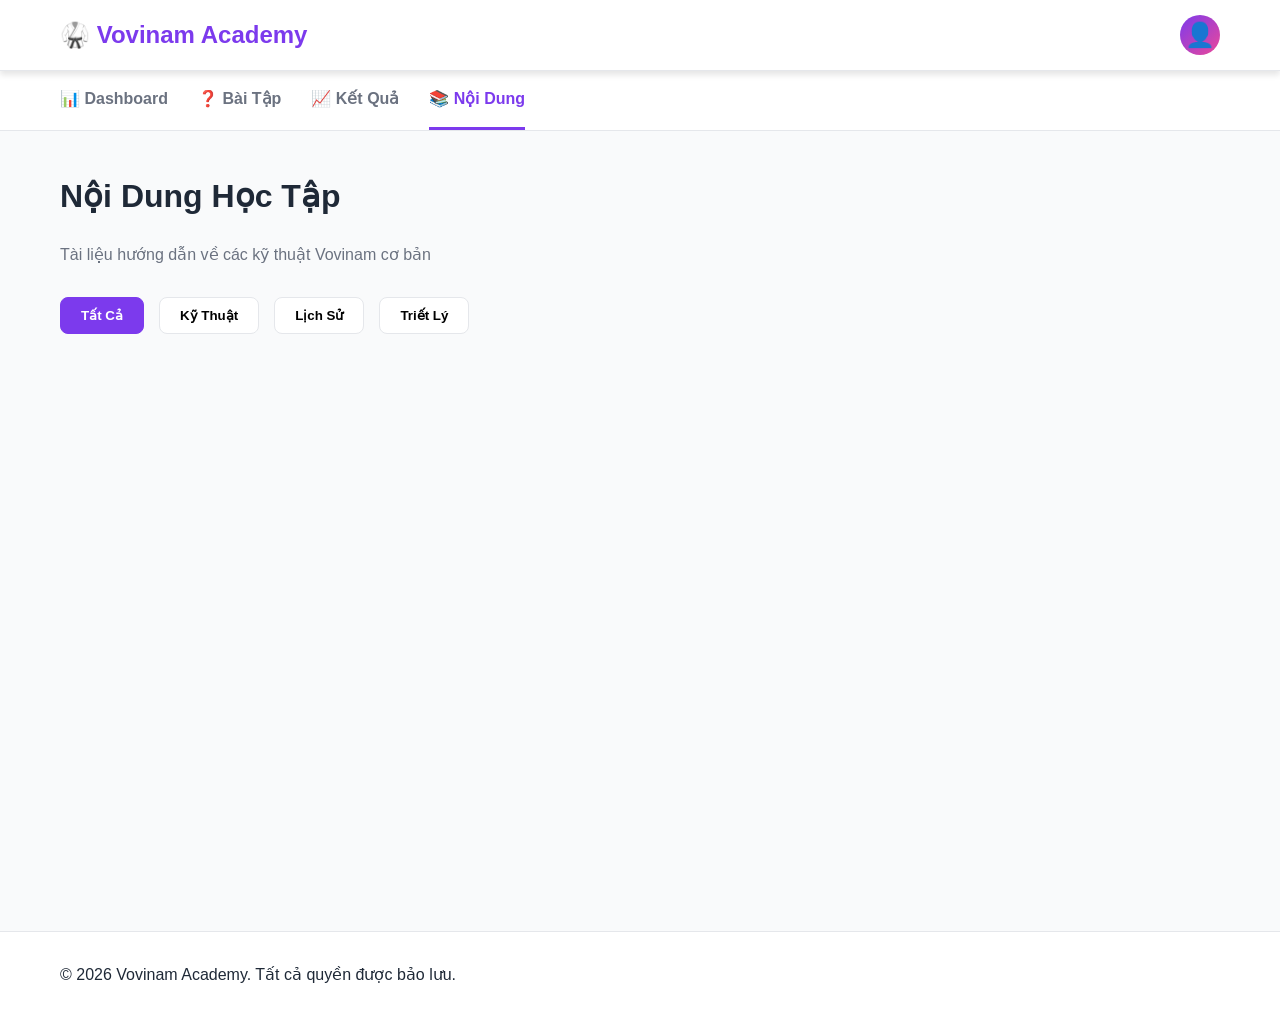
==== content.html @ 9964d397 "Complete professional Vovinam Academy website with auth, dashboard, quiz, and content pages" ====
<!DOCTYPE html>
<html lang="vi">
<head>
  <meta charset="UTF-8">
  <meta name="viewport" content="width=device-width, initial-scale=1.0">
  <title>Nội Dung - Vovinam Academy</title>
  <link rel="stylesheet" href="styles.css">
</head>
<body class="content-page">
  <!-- Header -->
  <header class="dashboard-header">
    <div class="header-container">
      <div class="header-left">
        <div class="logo">🥋 Vovinam Academy</div>
      </div>
      <div class="header-right">
        <div class="user-menu">
          <button class="user-avatar" id="user-dropdown-btn">👤</button>
          <div class="dropdown-menu" id="user-dropdown">
            <a href="#">Hồ Sơ</a>
            <a href="#">Cài Đặt</a>
            <a href="#" id="logout-btn">Đăng Xuất</a>
          </div>
        </div>
      </div>
    </div>
  </header>

  <!-- Navigation Tabs -->
  <nav class="dashboard-nav">
    <div class="nav-container">
      <a href="dashboard.html" class="nav-item" data-page="dashboard">📊 Dashboard</a>
      <a href="quiz.html" class="nav-item" data-page="quiz">❓ Bài Tập</a>
      <a href="results.html" class="nav-item" data-page="results">📈 Kết Quả</a>
      <a href="content.html" class="nav-item active" data-page="content">📚 Nội Dung</a>
    </div>
  </nav>

  <!-- Main Content -->
  <main class="content-main">
    <div class="container">
      <h1>Nội Dung Học Tập</h1>
      <p class="subtitle">Tài liệu hướng dẫn về các kỹ thuật Vovinam cơ bản</p>

      <!-- Content Categories -->
      <div class="content-tabs">
        <button class="tab-btn active" data-category="all">Tất Cả</button>
        <button class="tab-btn" data-category="techniques">Kỹ Thuật</button>
        <button class="tab-btn" data-category="history">Lịch Sử</button>
        <button class="tab-btn" data-category="philosophy">Triết Lý</button>
      </div>

      <!-- Content Grid -->
      <div class="content-grid" id="content-grid">
        <!-- Content cards will be loaded here -->
      </div>
    </div>
  </main>

  <!-- Footer -->
  <footer class="dashboard-footer">
    <div class="container">
      <p>&copy; 2026 Vovinam Academy. Tất cả quyền được bảo lưu.</p>
    </div>
  </footer>

  <script src="app.js"></script>
</body>
</html>
---- styles.css ----
* {
  margin: 0;
  padding: 0;
  box-sizing: border-box;
}

:root {
  --primary: #7c3aed;
  --secondary: #ec4899;
  --accent: #06b6d4;
  --success: #10b981;
  --warning: #f59e0b;
  --danger: #ef4444;
  --dark: #1f2937;
  --light: #f9fafb;
  --muted: #6b7280;
  --border: #e5e7eb;
  --shadow: 0 4px 6px rgba(0, 0, 0, 0.1);
  --shadow-lg: 0 20px 25px rgba(0, 0, 0, 0.15);
}

html, body {
  height: 100%;
}

body {
  font-family: 'Segoe UI', Tahoma, Geneva, Verdana, sans-serif;
  background: var(--light);
  color: var(--dark);
  line-height: 1.6;
}

.container {
  max-width: 1200px;
  margin: 0 auto;
  padding: 0 20px;
}

/* ===== AUTH PAGE ===== */
.auth-page {
  background: var(--light);
}

.auth-container {
  display: grid;
  grid-template-columns: 1fr 1fr;
  height: 100vh;
  overflow: hidden;
}

.auth-left {
  background: linear-gradient(135deg, var(--primary), var(--secondary));
  color: white;
  display: flex;
  flex-direction: column;
  align-items: center;
  justify-content: center;
  padding: 40px;
  position: relative;
  overflow: hidden;
}

.auth-left::before {
  content: '';
  position: absolute;
  width: 400px;
  height: 400px;
  background: rgba(255, 255, 255, 0.1);
  border-radius: 50%;
  top: -100px;
  right: -100px;
}

.auth-brand {
  text-align: center;
  margin-bottom: 40px;
  position: relative;
  z-index: 1;
}

.auth-brand h1 {
  font-size: 2.5rem;
  margin-bottom: 10px;
  font-weight: 800;
}

.auth-brand p {
  font-size: 1.1rem;
  opacity: 0.9;
}

.auth-image {
  width: 100%;
  max-width: 400px;
  height: auto;
  border-radius: 20px;
  object-fit: cover;
  box-shadow: 0 20px 40px rgba(0, 0, 0, 0.3);
}

.auth-right {
  display: flex;
  align-items: center;
  justify-content: center;
  padding: 40px;
  background: white;
}

.auth-forms {
  width: 100%;
  max-width: 400px;
}

.auth-form {
  display: none;
}

.auth-form.active {
  display: block;
  animation: slideIn 0.3s ease;
}

@keyframes slideIn {
  from {
    opacity: 0;
    transform: translateX(20px);
  }
  to {
    opacity: 1;
    transform: translateX(0);
  }
}

.auth-form h2 {
  font-size: 1.8rem;
  margin-bottom: 10px;
  color: var(--dark);
}

.auth-form > p {
  color: var(--muted);
  margin-bottom: 30px;
}

.form-group {
  margin-bottom: 20px;
}

.form-group label {
  display: block;
  margin-bottom: 8px;
  font-weight: 600;
  color: var(--dark);
}

.form-group input {
  width: 100%;
  padding: 12px;
  border: 1px solid var(--border);
  border-radius: 8px;
  font-size: 1rem;
  transition: border-color 0.3s;
}

.form-group input:focus {
  outline: none;
  border-color: var(--primary);
  box-shadow: 0 0 0 3px rgba(124, 58, 237, 0.1);
}

.form-checkbox {
  display: flex;
  align-items: center;
  gap: 8px;
  margin-bottom: 20px;
}

.form-checkbox input {
  width: 18px;
  height: 18px;
  cursor: pointer;
}

.form-checkbox label {
  margin: 0;
  cursor: pointer;
  color: var(--muted);
}

.form-checkbox .link {
  color: var(--primary);
  text-decoration: none;
}

.form-switch {
  text-align: center;
  margin-top: 20px;
  color: var(--muted);
}

.btn-link {
  background: none;
  border: none;
  color: var(--primary);
  cursor: pointer;
  font-weight: 600;
  text-decoration: underline;
  padding: 0;
  font-size: inherit;
}

.btn-link:hover {
  color: var(--secondary);
}

/* ===== BUTTONS ===== */
.btn-primary, .btn-secondary, .btn-accent {
  padding: 12px 24px;
  border: none;
  border-radius: 8px;
  font-size: 1rem;
  font-weight: 600;
  cursor: pointer;
  transition: all 0.3s ease;
  width: 100%;
}

.btn-primary {
  background: var(--primary);
  color: white;
}

.btn-primary:hover {
  background: #6d28d9;
  transform: translateY(-2px);
  box-shadow: var(--shadow-lg);
}

.btn-secondary {
  background: var(--light);
  color: var(--dark);
  border: 1px solid var(--border);
}

.btn-secondary:hover {
  background: var(--border);
}

.btn-accent {
  background: var(--secondary);
  color: white;
}

.btn-accent:hover {
  background: #db2777;
  transform: translateY(-2px);
  box-shadow: var(--shadow-lg);
}

/* ===== DASHBOARD HEADER ===== */
.dashboard-header {
  background: white;
  border-bottom: 1px solid var(--border);
  position: sticky;
  top: 0;
  z-index: 100;
  box-shadow: var(--shadow);
}

.header-container {
  max-width: 1200px;
  margin: 0 auto;
  padding: 0 20px;
  display: flex;
  justify-content: space-between;
  align-items: center;
  height: 70px;
}

.header-left {
  display: flex;
  align-items: center;
  gap: 20px;
}

.logo {
  font-size: 1.5rem;
  font-weight: 800;
  color: var(--primary);
}

.search-bar {
  display: flex;
  background: var(--light);
  border: 1px solid var(--border);
  border-radius: 8px;
  overflow: hidden;
  max-width: 300px;
}

.search-bar input {
  flex: 1;
  border: none;
  background: transparent;
  padding: 10px 15px;
  outline: none;
}

.search-bar button {
  background: none;
  border: none;
  padding: 10px 15px;
  cursor: pointer;
  color: var(--muted);
}

.header-right {
  display: flex;
  align-items: center;
  gap: 20px;
}

.user-menu {
  position: relative;
}

.user-avatar {
  width: 40px;
  height: 40px;
  border-radius: 50%;
  background: linear-gradient(135deg, var(--primary), var(--secondary));
  color: white;
  border: none;
  cursor: pointer;
  font-size: 1.5rem;
  display: flex;
  align-items: center;
  justify-content: center;
  transition: transform 0.3s;
}

.user-avatar:hover {
  transform: scale(1.1);
}

.dropdown-menu {
  position: absolute;
  top: 100%;
  right: 0;
  background: white;
  border: 1px solid var(--border);
  border-radius: 8px;
  box-shadow: var(--shadow-lg);
  min-width: 150px;
  display: none;
  overflow: hidden;
  margin-top: 10px;
}

.dropdown-menu.show {
  display: block;
}

.dropdown-menu a {
  display: block;
  padding: 12px 16px;
  color: var(--dark);
  text-decoration: none;
  transition: background 0.3s;
  border-bottom: 1px solid var(--border);
}

.dropdown-menu a:last-child {
  border-bottom: none;
}

.dropdown-menu a:hover {
  background: var(--light);
}

.dropdown-menu a:last-child:hover {
  background: #fee2e2;
  color: var(--danger);
}

/* ===== DASHBOARD NAV ===== */
.dashboard-nav {
  background: white;
  border-bottom: 1px solid var(--border);
  sticky: top 70px;
}

.nav-container {
  max-width: 1200px;
  margin: 0 auto;
  padding: 0 20px;
  display: flex;
  gap: 30px;
}

.nav-item {
  padding: 15px 0;
  color: var(--muted);
  text-decoration: none;
  font-weight: 600;
  border-bottom: 3px solid transparent;
  transition: all 0.3s;
  cursor: pointer;
}

.nav-item:hover {
  color: var(--primary);
}

.nav-item.active {
  color: var(--primary);
  border-bottom-color: var(--primary);
}

/* ===== DASHBOARD CONTENT ===== */
.dashboard-content,
.quiz-content,
.results-content,
.content-main {
  padding: 40px 0;
  min-height: calc(100vh - 140px);
}

.welcome-section {
  margin-bottom: 40px;
}

.welcome-section h1 {
  font-size: 2.5rem;
  margin-bottom: 10px;
}

.welcome-section p {
  color: var(--muted);
  font-size: 1.1rem;
}

/* ===== STATS CARDS ===== */
.stats-row {
  display: grid;
  grid-template-columns: repeat(auto-fit, minmax(250px, 1fr));
  gap: 20px;
  margin-bottom: 40px;
}

.stat-card {
  background: white;
  padding: 25px;
  border-radius: 12px;
  border: 1px solid var(--border);
  display: flex;
  gap: 20px;
  align-items: center;
  box-shadow: var(--shadow);
  transition: transform 0.3s, box-shadow 0.3s;
}

.stat-card:hover {
  transform: translateY(-5px);
  box-shadow: var(--shadow-lg);
}

.stat-icon {
  font-size: 2.5rem;
  flex-shrink: 0;
}

.stat-info {
  flex: 1;
}

.stat-label {
  color: var(--muted);
  font-size: 0.9rem;
  margin-bottom: 5px;
}

.stat-value {
  font-size: 1.8rem;
  font-weight: 800;
  color: var(--primary);
}

/* ===== QUIZ SECTION ===== */
.quiz-section h2,
.activity-section h2,
.content-main h1,
.results-content h1 {
  font-size: 2rem;
  margin-bottom: 20px;
  color: var(--dark);
}

.quiz-grid {
  display: grid;
  grid-template-columns: repeat(auto-fill, minmax(280px, 1fr));
  gap: 20px;
  margin-bottom: 40px;
}

.quiz-card {
  background: white;
  border-radius: 12px;
  overflow: hidden;
  border: 1px solid var(--border);
  transition: all 0.3s;
  cursor: pointer;
  box-shadow: var(--shadow);
}

.quiz-card:hover {
  transform: translateY(-5px);
  box-shadow: var(--shadow-lg);
}

.quiz-card-image {
  width: 100%;
  height: 200px;
  background: linear-gradient(135deg, var(--primary), var(--secondary));
  display: flex;
  align-items: center;
  justify-content: center;
  font-size: 4rem;
}

.quiz-card-body {
  padding: 20px;
}

.quiz-card-title {
  font-size: 1.2rem;
  font-weight: 700;
  margin-bottom: 10px;
}

.quiz-card-description {
  color: var(--muted);
  font-size: 0.9rem;
  margin-bottom: 15px;
}

.quiz-card-meta {
  display: flex;
  gap: 10px;
  justify-content: space-between;
  font-size: 0.85rem;
  color: var(--muted);
}

.quiz-card-button {
  width: 100%;
  padding: 12px;
  background: var(--primary);
  color: white;
  border: none;
  border-radius: 6px;
  cursor: pointer;
  font-weight: 600;
  margin-top: 15px;
  transition: background 0.3s;
}

.quiz-card-button:hover {
  background: #6d28d9;
}

/* ===== ACTIVITY SECTION ===== */
.activity-list {
  background: white;
  border-radius: 12px;
  border: 1px solid var(--border);
  overflow: hidden;
}

.activity-item {
  padding: 20px;
  border-bottom: 1px solid var(--border);
  display: flex;
  justify-content: space-between;
  align-items: center;
  transition: background 0.3s;
}

.activity-item:last-child {
  border-bottom: none;
}

.activity-item:hover {
  background: var(--light);
}

.activity-content {
  flex: 1;
}

.activity-title {
  font-weight: 600;
  margin-bottom: 5px;
}

.activity-time {
  color: var(--muted);
  font-size: 0.9rem;
}

.activity-status {
  padding: 6px 12px;
  border-radius: 20px;
  font-size: 0.85rem;
  font-weight: 600;
}

.activity-status.completed {
  background: #d1fae5;
  color: var(--success);
}

.activity-status.pending {
  background: #fef3c7;
  color: var(--warning);
}

/* ===== QUIZ PAGE ===== */
.quiz-list {
  display: grid;
  grid-template-columns: repeat(auto-fill, minmax(300px, 1fr));
  gap: 20px;
}

.quiz-item {
  background: white;
  padding: 25px;
  border-radius: 12px;
  border: 1px solid var(--border);
  cursor: pointer;
  transition: all 0.3s;
  box-shadow: var(--shadow);
}

.quiz-item:hover {
  transform: translateY(-5px);
  box-shadow: var(--shadow-lg);
  border-color: var(--primary);
}

.quiz-item h3 {
  font-size: 1.3rem;
  margin-bottom: 10px;
}

.quiz-item p {
  color: var(--muted);
  margin-bottom: 15px;
}

.quiz-item-stats {
  display: flex;
  gap: 15px;
  font-size: 0.9rem;
  color: var(--muted);
  margin-bottom: 15px;
}

.quiz-taker-view {
  background: white;
  padding: 30px;
  border-radius: 12px;
  box-shadow: var(--shadow);
}

.quiz-header {
  display: flex;
  justify-content: space-between;
  align-items: center;
  margin-bottom: 30px;
  gap: 20px;
}

.quiz-progress {
  flex: 1;
  display: flex;
  flex-direction: column;
  gap: 10px;
}

.progress-bar {
  width: 100%;
  height: 8px;
  background: var(--light);
  border-radius: 4px;
  overflow: hidden;
}

.progress-fill {
  height: 100%;
  background: linear-gradient(90deg, var(--primary), var(--secondary));
  transition: width 0.3s;
}

.quiz-header span:last-child {
  font-weight: 700;
  color: var(--primary);
  min-width: 60px;
}

.question-container {
  margin-bottom: 30px;
}

.question-container h2 {
  font-size: 1.5rem;
  margin-bottom: 25px;
  color: var(--dark);
}

.options-grid {
  display: grid;
  gap: 15px;
}

.option-btn {
  padding: 20px;
  background: white;
  border: 2px solid var(--border);
  border-radius: 10px;
  text-align: left;
  cursor: pointer;
  transition: all 0.3s;
  font-size: 1rem;
}

.option-btn:hover {
  border-color: var(--primary);
  background: rgba(124, 58, 237, 0.05);
}

.option-btn.selected {
  background: rgba(124, 58, 237, 0.2);
  border-color: var(--primary);
}

.option-btn.correct {
  background: rgba(16, 185, 129, 0.2);
  border-color: var(--success);
}

.option-btn.incorrect {
  background: rgba(239, 68, 68, 0.2);
  border-color: var(--danger);
}

.quiz-controls {
  display: flex;
  gap: 15px;
  margin-top: 30px;
}

.quiz-controls button {
  flex: 1;
}

.quiz-controls button:disabled {
  opacity: 0.5;
  cursor: not-allowed;
}

/* ===== RESULTS PAGE ===== */
.results-view {
  max-width: 600px;
  margin: 40px auto;
}

.results-card {
  background: white;
  padding: 40px;
  border-radius: 12px;
  box-shadow: var(--shadow-lg);
  text-align: center;
}

.results-card h1 {
  font-size: 2rem;
  margin-bottom: 30px;
}

.results-stats {
  display: grid;
  grid-template-columns: repeat(3, 1fr);
  gap: 20px;
  margin: 30px 0;
  padding: 20px 0;
  border-top: 1px solid var(--border);
  border-bottom: 1px solid var(--border);
}

.result-stat {
  padding: 15px;
}

.result-label {
  color: var(--muted);
  font-size: 0.9rem;
  margin-bottom: 10px;
}

.result-value {
  font-size: 2rem;
  font-weight: 800;
  color: var(--primary);
}

.result-feedback {
  margin: 30px 0;
  padding: 20px;
  background: var(--light);
  border-radius: 8px;
  color: var(--muted);
  line-height: 1.8;
}

.result-actions {
  display: flex;
  gap: 15px;
  margin-top: 30px;
}

.result-actions button {
  flex: 1;
  width: auto;
}

.results-table {
  background: white;
  border-radius: 12px;
  overflow: hidden;
  box-shadow: var(--shadow);
  margin: 30px 0;
}

table {
  width: 100%;
  border-collapse: collapse;
}

thead {
  background: var(--light);
  border-bottom: 2px solid var(--border);
}

th {
  padding: 15px;
  text-align: left;
  font-weight: 600;
  color: var(--dark);
}

td {
  padding: 15px;
  border-bottom: 1px solid var(--border);
  color: var(--dark);
}

tbody tr:hover {
  background: var(--light);
}

.status-badge {
  display: inline-block;
  padding: 6px 12px;
  border-radius: 20px;
  font-size: 0.85rem;
  font-weight: 600;
}

.status-badge.pass {
  background: #d1fae5;
  color: var(--success);
}

.status-badge.fail {
  background: #fee2e2;
  color: var(--danger);
}

.subtitle {
  color: var(--muted);
  margin-bottom: 30px;
}

.results-filters {
  margin-bottom: 30px;
}

.results-filters select {
  padding: 10px 15px;
  border: 1px solid var(--border);
  border-radius: 8px;
  background: white;
  cursor: pointer;
  font-size: 1rem;
}

.chart-section {
  background: white;
  padding: 30px;
  border-radius: 12px;
  box-shadow: var(--shadow);
  margin-top: 30px;
}

.chart-container {
  min-height: 300px;
  background: var(--light);
  border-radius: 8px;
  padding: 20px;
}

/* ===== CONTENT PAGE ===== */
.content-tabs {
  display: flex;
  gap: 15px;
  margin-bottom: 30px;
  flex-wrap: wrap;
}

.tab-btn {
  padding: 10px 20px;
  background: white;
  border: 1px solid var(--border);
  border-radius: 8px;
  cursor: pointer;
  transition: all 0.3s;
  font-weight: 600;
}

.tab-btn:hover,
.tab-btn.active {
  background: var(--primary);
  color: white;
  border-color: var(--primary);
}

.content-grid {
  display: grid;
  grid-template-columns: repeat(auto-fill, minmax(300px, 1fr));
  gap: 20px;
}

.content-card {
  background: white;
  border-radius: 12px;
  overflow: hidden;
  box-shadow: var(--shadow);
  transition: all 0.3s;
}

.content-card:hover {
  transform: translateY(-5px);
  box-shadow: var(--shadow-lg);
}

.content-card-image {
  width: 100%;
  height: 200px;
  background: linear-gradient(135deg, var(--primary), var(--secondary));
  display: flex;
  align-items: center;
  justify-content: center;
  font-size: 3rem;
}

.content-card-body {
  padding: 20px;
}

.content-card-title {
  font-size: 1.2rem;
  font-weight: 700;
  margin-bottom: 10px;
}

.content-card-description {
  color: var(--muted);
  font-size: 0.9rem;
  margin-bottom: 15px;
  line-height: 1.6;
}

.content-card-category {
  display: inline-block;
  padding: 6px 12px;
  background: var(--light);
  border-radius: 20px;
  font-size: 0.8rem;
  color: var(--muted);
  margin-bottom: 15px;
}

.content-card-button {
  width: 100%;
  padding: 12px;
  background: var(--primary);
  color: white;
  border: none;
  border-radius: 6px;
  cursor: pointer;
  font-weight: 600;
  transition: background 0.3s;
}

.content-card-button:hover {
  background: #6d28d9;
}

/* ===== FOOTER ===== */
.dashboard-footer {
  background: white;
  border-top: 1px solid var(--border);
  padding: 30px 0;
  margin-top: 40px;
}

.dashboard-footer .container {
  display: flex;
  justify-content: space-between;
  align-items: center;
}

.footer-links {
  display: flex;
  gap: 20px;
}

.footer-links a {
  color: var(--muted);
  text-decoration: none;
  transition: color 0.3s;
}

.footer-links a:hover {
  color: var(--primary);
}

/* ===== RESPONSIVE ===== */
@media (max-width: 768px) {
  .auth-container {
    grid-template-columns: 1fr;
  }

  .auth-left {
    display: none;
  }

  .header-container {
    flex-direction: column;
    gap: 15px;
  }

  .search-bar {
    max-width: 100%;
  }

  .nav-container {
    flex-wrap: wrap;
  }

  .quiz-grid,
  .content-grid,
  .quiz-list {
    grid-template-columns: 1fr;
  }

  .stats-row {
    grid-template-columns: repeat(2, 1fr);
  }

  .results-stats {
    grid-template-columns: 1fr;
  }

  .quiz-controls {
    flex-direction: column;
  }

  .result-actions {
    flex-direction: column;
  }

  .dashboard-footer .container {
    flex-direction: column;
    text-align: center;
    gap: 20px;
  }

  table {
    font-size: 0.9rem;
  }

  th, td {
    padding: 10px;
  }
}

@media (max-width: 480px) {
  .welcome-section h1 {
    font-size: 1.8rem;
  }

  .quiz-card-image,
  .content-card-image {
    height: 150px;
    font-size: 2rem;
  }

  .stats-row {
    grid-template-columns: 1fr;
  }

  .quiz-header {
    flex-direction: column;
    align-items: stretch;
  }

  .auth-form h2 {
    font-size: 1.5rem;
  }
}
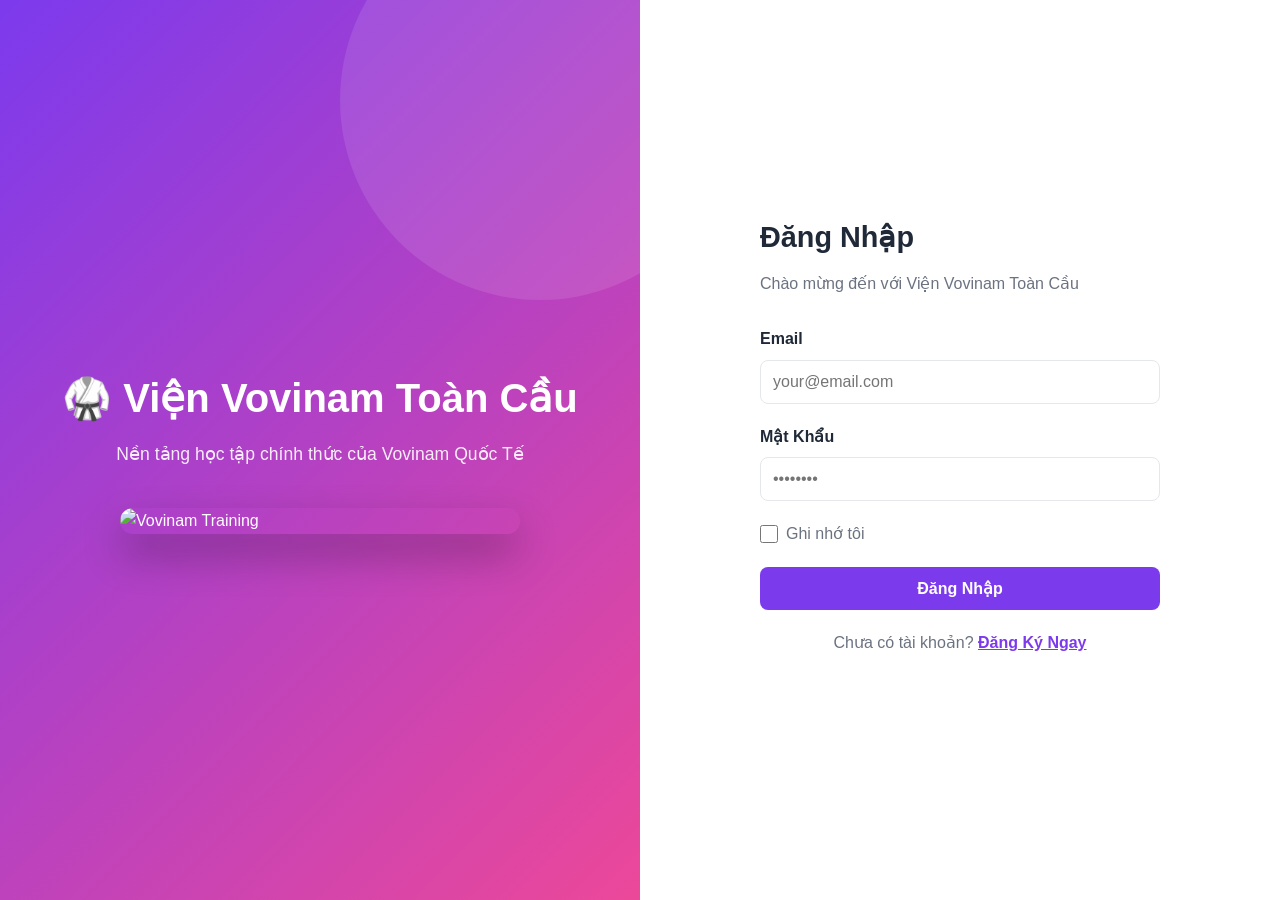
==== commit 22095d8d: "Add official website URL and deployment configuration" ====
--- a/content.html
+++ b/content.html
@@ -3,7 +3,7 @@
 <head>
   <meta charset="UTF-8">
   <meta name="viewport" content="width=device-width, initial-scale=1.0">
-  <title>Nội Dung - Vovinam Academy</title>
+  <title>Nội Dung - Viện Vovinam Toàn Cầu</title>
   <link rel="stylesheet" href="styles.css">
 </head>
 <body class="content-page">
@@ -11,7 +11,7 @@
   <header class="dashboard-header">
     <div class="header-container">
       <div class="header-left">
-        <div class="logo">🥋 Vovinam Academy</div>
+        <div class="logo">🥋 Viện Vovinam Toàn Cầu</div>
       </div>
       <div class="header-right">
         <div class="user-menu">
@@ -40,7 +40,7 @@
   <main class="content-main">
     <div class="container">
       <h1>Nội Dung Học Tập</h1>
-      <p class="subtitle">Tài liệu hướng dẫn về các kỹ thuật Vovinam cơ bản</p>
+      <p class="subtitle">Tài liệu hướng dẫn chính thức về các kỹ thuật Vovinam</p>
 
       <!-- Content Categories -->
       <div class="content-tabs">
@@ -60,7 +60,7 @@
   <!-- Footer -->
   <footer class="dashboard-footer">
     <div class="container">
-      <p>&copy; 2026 Vovinam Academy. Tất cả quyền được bảo lưu.</p>
+      <p>&copy; 2026 Viện Vovinam Toàn Cầu. Trang web chính thức của Vovinam Quốc Tế.</p>
     </div>
   </footer>
 
--- a/styles.css
+++ b/styles.css
@@ -387,7 +387,8 @@
 .dashboard-nav {
   background: white;
   border-bottom: 1px solid var(--border);
-  sticky: top 70px;
+  position: sticky;
+  top: 70px;
 }
 
 .nav-container {
